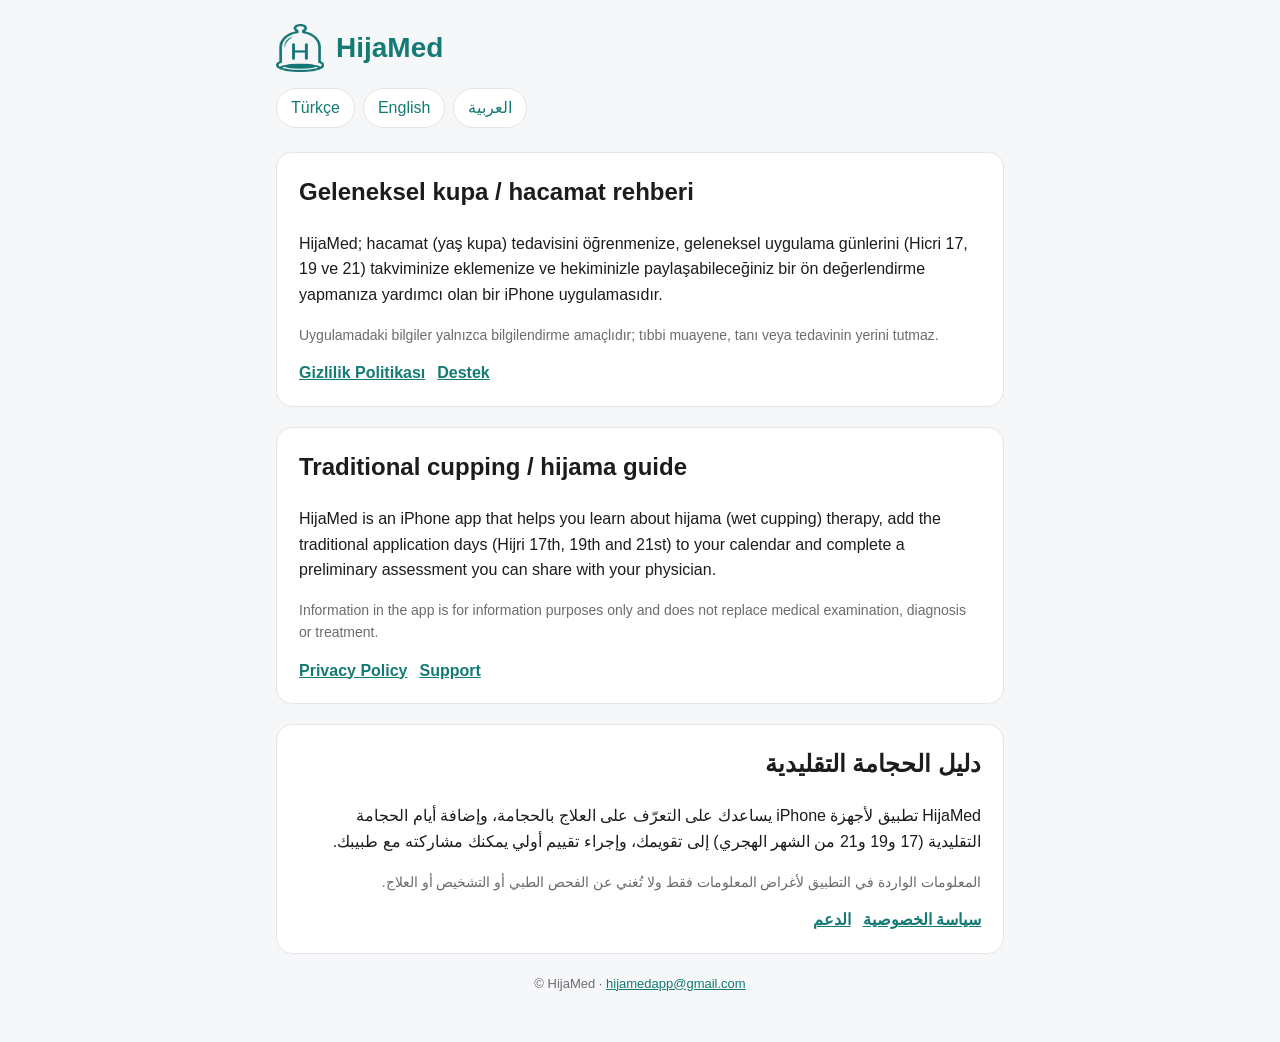
==== index.html @ 6da47e0e "HijaMed tanıtım, gizlilik politikası ve destek sayfaları (TR/EN/AR) Co-Authored-By: Claude Opus 5.5 " ====
<!doctype html>
<html lang="tr">
<head>
<meta charset="utf-8">
<meta name="viewport" content="width=device-width, initial-scale=1">
<title>HijaMed</title>
<link rel="icon" href="logo.png">
<link rel="stylesheet" href="style.css">
</head>
<body>
<main>
  <header><img src="logo.png" alt=""><h1>HijaMed</h1></header>
  <nav class="langs"><a href="#tr">Türkçe</a><a href="#en">English</a><a href="#ar">العربية</a></nav>

  <section id="tr" lang="tr">
    <h2>Geleneksel kupa / hacamat rehberi</h2>
    <p>HijaMed; hacamat (yaş kupa) tedavisini öğrenmenize, geleneksel uygulama günlerini (Hicri 17, 19 ve 21) takviminize eklemenize ve hekiminizle paylaşabileceğiniz bir ön değerlendirme yapmanıza yardımcı olan bir iPhone uygulamasıdır.</p>
    <p class="muted">Uygulamadaki bilgiler yalnızca bilgilendirme amaçlıdır; tıbbi muayene, tanı veya tedavinin yerini tutmaz.</p>
    <div class="links"><a href="privacy.html#tr">Gizlilik Politikası</a><a href="support.html#tr">Destek</a></div>
  </section>

  <section id="en" lang="en">
    <h2>Traditional cupping / hijama guide</h2>
    <p>HijaMed is an iPhone app that helps you learn about hijama (wet cupping) therapy, add the traditional application days (Hijri 17th, 19th and 21st) to your calendar and complete a preliminary assessment you can share with your physician.</p>
    <p class="muted">Information in the app is for information purposes only and does not replace medical examination, diagnosis or treatment.</p>
    <div class="links"><a href="privacy.html#en">Privacy Policy</a><a href="support.html#en">Support</a></div>
  </section>

  <section id="ar" lang="ar" dir="rtl">
    <h2>دليل الحجامة التقليدية</h2>
    <p>HijaMed تطبيق لأجهزة iPhone يساعدك على التعرّف على العلاج بالحجامة، وإضافة أيام الحجامة التقليدية (17 و19 و21 من الشهر الهجري) إلى تقويمك، وإجراء تقييم أولي يمكنك مشاركته مع طبيبك.</p>
    <p class="muted">المعلومات الواردة في التطبيق لأغراض المعلومات فقط ولا تُغني عن الفحص الطبي أو التشخيص أو العلاج.</p>
    <div class="links"><a href="privacy.html#ar">سياسة الخصوصية</a><a href="support.html#ar">الدعم</a></div>
  </section>

  <footer>© HijaMed · <a href="mailto:hijamedapp@gmail.com">hijamedapp@gmail.com</a></footer>
</main>
</body>
</html>
---- style.css ----
:root {
  --accent: #147A74;
  --text: #1C1C1E;
  --muted: #6B6B70;
  --bg: #F6F7F8;
  --card: #FFFFFF;
  --line: #E3E5E8;
}
@media (prefers-color-scheme: dark) {
  :root { --accent: #2A9D95; --text: #F2F2F7; --muted: #A1A1A8; --bg: #111214; --card: #1C1D20; --line: #2C2D31; }
}
* { box-sizing: border-box; }
body {
  margin: 0; background: var(--bg); color: var(--text);
  font: 16px/1.6 -apple-system, BlinkMacSystemFont, "Segoe UI", "Noto Naskh Arabic", Roboto, sans-serif;
}
main { max-width: 760px; margin: 0 auto; padding: 24px 16px 48px; }
header { display: flex; align-items: center; gap: 12px; margin-bottom: 8px; }
header img { width: 48px; height: 48px; }
header h1 { margin: 0; font-size: 28px; color: var(--accent); }
header h1 a { color: inherit; text-decoration: none; }
nav.langs { display: flex; gap: 8px; flex-wrap: wrap; margin: 16px 0 24px; }
nav.langs a {
  padding: 6px 14px; border: 1px solid var(--line); border-radius: 999px;
  color: var(--accent); text-decoration: none; background: var(--card);
}
section { background: var(--card); border: 1px solid var(--line); border-radius: 16px; padding: 20px 22px; margin-bottom: 20px; }
section h2 { margin-top: 0; }
h3 { margin-bottom: 4px; }
a { color: var(--accent); }
.muted { color: var(--muted); font-size: 14px; }
.links { display: flex; gap: 12px; flex-wrap: wrap; }
.links a { font-weight: 600; }
footer { text-align: center; color: var(--muted); font-size: 13px; }
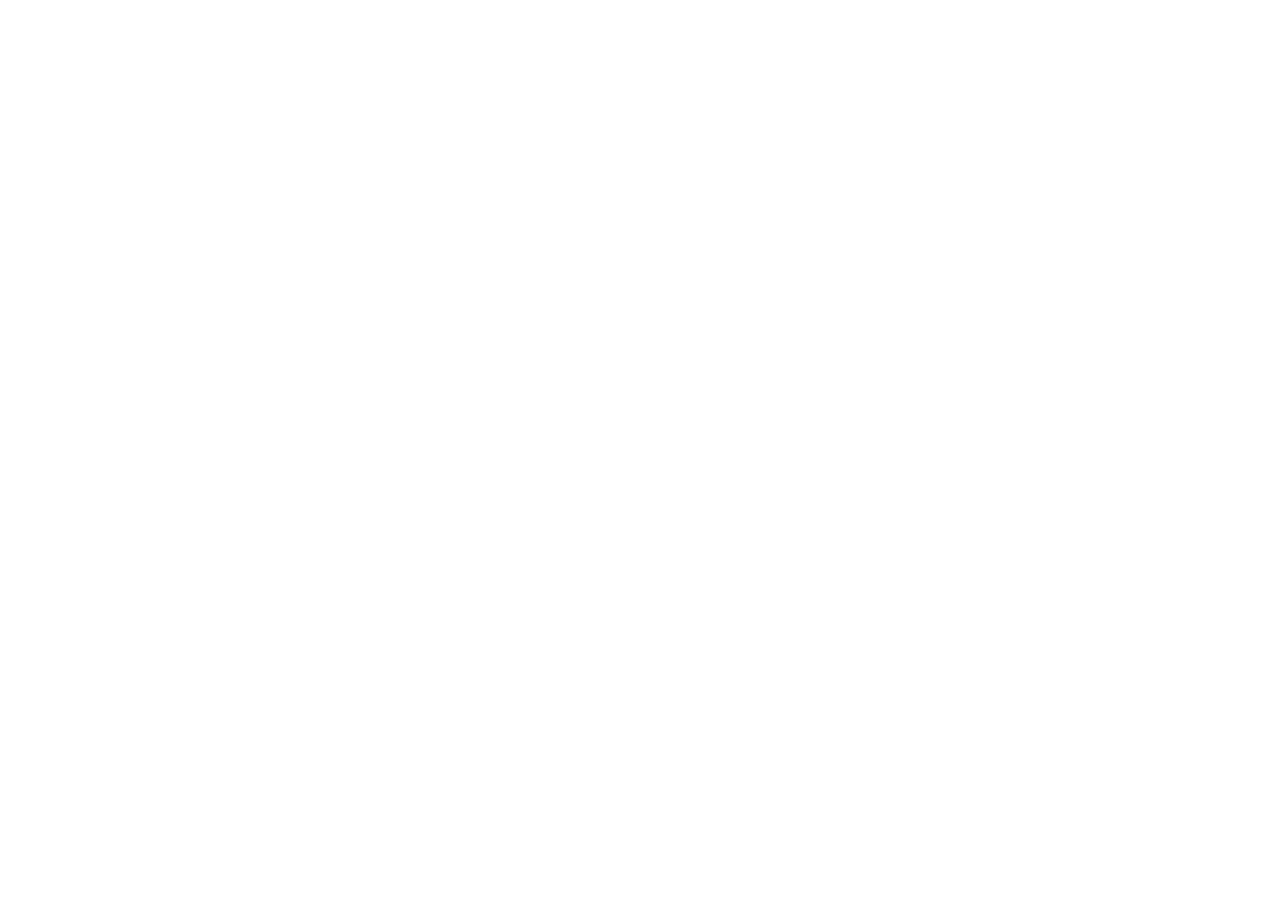
==== commit 548de8fc: "Sayfalar hii.othinks.com/hijamed adresine yönlendirildi Yayındaki 1.0 sürümündeki eski bağlantılar ç" ====
--- a/index.html
+++ b/index.html
@@ -4,36 +4,12 @@
 <meta charset="utf-8">
 <meta name="viewport" content="width=device-width, initial-scale=1">
 <title>HijaMed</title>
-<link rel="icon" href="logo.png">
-<link rel="stylesheet" href="style.css">
+<link rel="canonical" href="https://hii.othinks.com/hijamed">
+<meta http-equiv="refresh" content="0; url=https://hii.othinks.com/hijamed">
+<script>location.replace("https://hii.othinks.com/hijamed" + location.hash);</script>
 </head>
 <body>
-<main>
-  <header><img src="logo.png" alt=""><h1>HijaMed</h1></header>
-  <nav class="langs"><a href="#tr">Türkçe</a><a href="#en">English</a><a href="#ar">العربية</a></nav>
-
-  <section id="tr" lang="tr">
-    <h2>Geleneksel kupa / hacamat rehberi</h2>
-    <p>HijaMed; hacamat (yaş kupa) tedavisini öğrenmenize, geleneksel uygulama günlerini (Hicri 17, 19 ve 21) takviminize eklemenize ve hekiminizle paylaşabileceğiniz bir ön değerlendirme yapmanıza yardımcı olan bir iPhone uygulamasıdır.</p>
-    <p class="muted">Uygulamadaki bilgiler yalnızca bilgilendirme amaçlıdır; tıbbi muayene, tanı veya tedavinin yerini tutmaz.</p>
-    <div class="links"><a href="privacy.html#tr">Gizlilik Politikası</a><a href="support.html#tr">Destek</a></div>
-  </section>
-
-  <section id="en" lang="en">
-    <h2>Traditional cupping / hijama guide</h2>
-    <p>HijaMed is an iPhone app that helps you learn about hijama (wet cupping) therapy, add the traditional application days (Hijri 17th, 19th and 21st) to your calendar and complete a preliminary assessment you can share with your physician.</p>
-    <p class="muted">Information in the app is for information purposes only and does not replace medical examination, diagnosis or treatment.</p>
-    <div class="links"><a href="privacy.html#en">Privacy Policy</a><a href="support.html#en">Support</a></div>
-  </section>
-
-  <section id="ar" lang="ar" dir="rtl">
-    <h2>دليل الحجامة التقليدية</h2>
-    <p>HijaMed تطبيق لأجهزة iPhone يساعدك على التعرّف على العلاج بالحجامة، وإضافة أيام الحجامة التقليدية (17 و19 و21 من الشهر الهجري) إلى تقويمك، وإجراء تقييم أولي يمكنك مشاركته مع طبيبك.</p>
-    <p class="muted">المعلومات الواردة في التطبيق لأغراض المعلومات فقط ولا تُغني عن الفحص الطبي أو التشخيص أو العلاج.</p>
-    <div class="links"><a href="privacy.html#ar">سياسة الخصوصية</a><a href="support.html#ar">الدعم</a></div>
-  </section>
-
-  <footer>© HijaMed · <a href="mailto:hijamedapp@gmail.com">hijamedapp@gmail.com</a></footer>
-</main>
+<p>HijaMed sayfası taşındı / This page has moved / تم نقل هذه الصفحة:
+<a href="https://hii.othinks.com/hijamed">https://hii.othinks.com/hijamed</a></p>
 </body>
 </html>
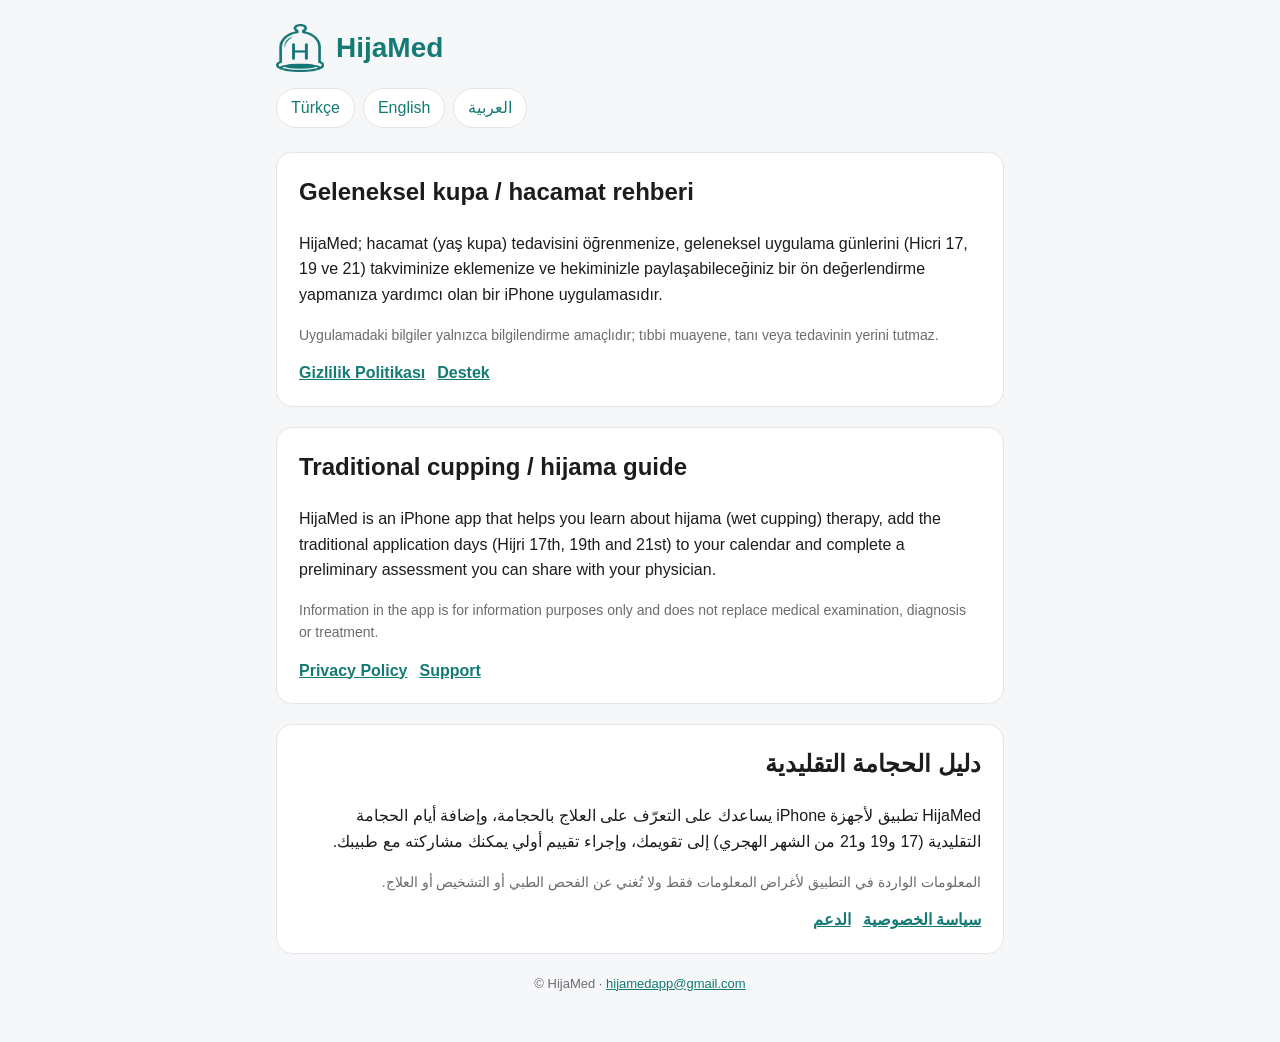
==== commit 909f5a6e: "Yönlendirme geri alındı: sayfaların orijinal içeriği geri yüklendi hii.othinks.com/hijamed bu depoda" ====
--- a/index.html
+++ b/index.html
@@ -4,12 +4,36 @@
 <meta charset="utf-8">
 <meta name="viewport" content="width=device-width, initial-scale=1">
 <title>HijaMed</title>
-<link rel="canonical" href="https://hii.othinks.com/hijamed">
-<meta http-equiv="refresh" content="0; url=https://hii.othinks.com/hijamed">
-<script>location.replace("https://hii.othinks.com/hijamed" + location.hash);</script>
+<link rel="icon" href="logo.png">
+<link rel="stylesheet" href="style.css">
 </head>
 <body>
-<p>HijaMed sayfası taşındı / This page has moved / تم نقل هذه الصفحة:
-<a href="https://hii.othinks.com/hijamed">https://hii.othinks.com/hijamed</a></p>
+<main>
+  <header><img src="logo.png" alt=""><h1>HijaMed</h1></header>
+  <nav class="langs"><a href="#tr">Türkçe</a><a href="#en">English</a><a href="#ar">العربية</a></nav>
+
+  <section id="tr" lang="tr">
+    <h2>Geleneksel kupa / hacamat rehberi</h2>
+    <p>HijaMed; hacamat (yaş kupa) tedavisini öğrenmenize, geleneksel uygulama günlerini (Hicri 17, 19 ve 21) takviminize eklemenize ve hekiminizle paylaşabileceğiniz bir ön değerlendirme yapmanıza yardımcı olan bir iPhone uygulamasıdır.</p>
+    <p class="muted">Uygulamadaki bilgiler yalnızca bilgilendirme amaçlıdır; tıbbi muayene, tanı veya tedavinin yerini tutmaz.</p>
+    <div class="links"><a href="privacy.html#tr">Gizlilik Politikası</a><a href="support.html#tr">Destek</a></div>
+  </section>
+
+  <section id="en" lang="en">
+    <h2>Traditional cupping / hijama guide</h2>
+    <p>HijaMed is an iPhone app that helps you learn about hijama (wet cupping) therapy, add the traditional application days (Hijri 17th, 19th and 21st) to your calendar and complete a preliminary assessment you can share with your physician.</p>
+    <p class="muted">Information in the app is for information purposes only and does not replace medical examination, diagnosis or treatment.</p>
+    <div class="links"><a href="privacy.html#en">Privacy Policy</a><a href="support.html#en">Support</a></div>
+  </section>
+
+  <section id="ar" lang="ar" dir="rtl">
+    <h2>دليل الحجامة التقليدية</h2>
+    <p>HijaMed تطبيق لأجهزة iPhone يساعدك على التعرّف على العلاج بالحجامة، وإضافة أيام الحجامة التقليدية (17 و19 و21 من الشهر الهجري) إلى تقويمك، وإجراء تقييم أولي يمكنك مشاركته مع طبيبك.</p>
+    <p class="muted">المعلومات الواردة في التطبيق لأغراض المعلومات فقط ولا تُغني عن الفحص الطبي أو التشخيص أو العلاج.</p>
+    <div class="links"><a href="privacy.html#ar">سياسة الخصوصية</a><a href="support.html#ar">الدعم</a></div>
+  </section>
+
+  <footer>© HijaMed · <a href="mailto:hijamedapp@gmail.com">hijamedapp@gmail.com</a></footer>
+</main>
 </body>
 </html>
--- a/style.css
+++ b/style.css
@@ -0,0 +1,34 @@
+:root {
+  --accent: #147A74;
+  --text: #1C1C1E;
+  --muted: #6B6B70;
+  --bg: #F6F7F8;
+  --card: #FFFFFF;
+  --line: #E3E5E8;
+}
+@media (prefers-color-scheme: dark) {
+  :root { --accent: #2A9D95; --text: #F2F2F7; --muted: #A1A1A8; --bg: #111214; --card: #1C1D20; --line: #2C2D31; }
+}
+* { box-sizing: border-box; }
+body {
+  margin: 0; background: var(--bg); color: var(--text);
+  font: 16px/1.6 -apple-system, BlinkMacSystemFont, "Segoe UI", "Noto Naskh Arabic", Roboto, sans-serif;
+}
+main { max-width: 760px; margin: 0 auto; padding: 24px 16px 48px; }
+header { display: flex; align-items: center; gap: 12px; margin-bottom: 8px; }
+header img { width: 48px; height: 48px; }
+header h1 { margin: 0; font-size: 28px; color: var(--accent); }
+header h1 a { color: inherit; text-decoration: none; }
+nav.langs { display: flex; gap: 8px; flex-wrap: wrap; margin: 16px 0 24px; }
+nav.langs a {
+  padding: 6px 14px; border: 1px solid var(--line); border-radius: 999px;
+  color: var(--accent); text-decoration: none; background: var(--card);
+}
+section { background: var(--card); border: 1px solid var(--line); border-radius: 16px; padding: 20px 22px; margin-bottom: 20px; }
+section h2 { margin-top: 0; }
+h3 { margin-bottom: 4px; }
+a { color: var(--accent); }
+.muted { color: var(--muted); font-size: 14px; }
+.links { display: flex; gap: 12px; flex-wrap: wrap; }
+.links a { font-weight: 600; }
+footer { text-align: center; color: var(--muted); font-size: 13px; }
